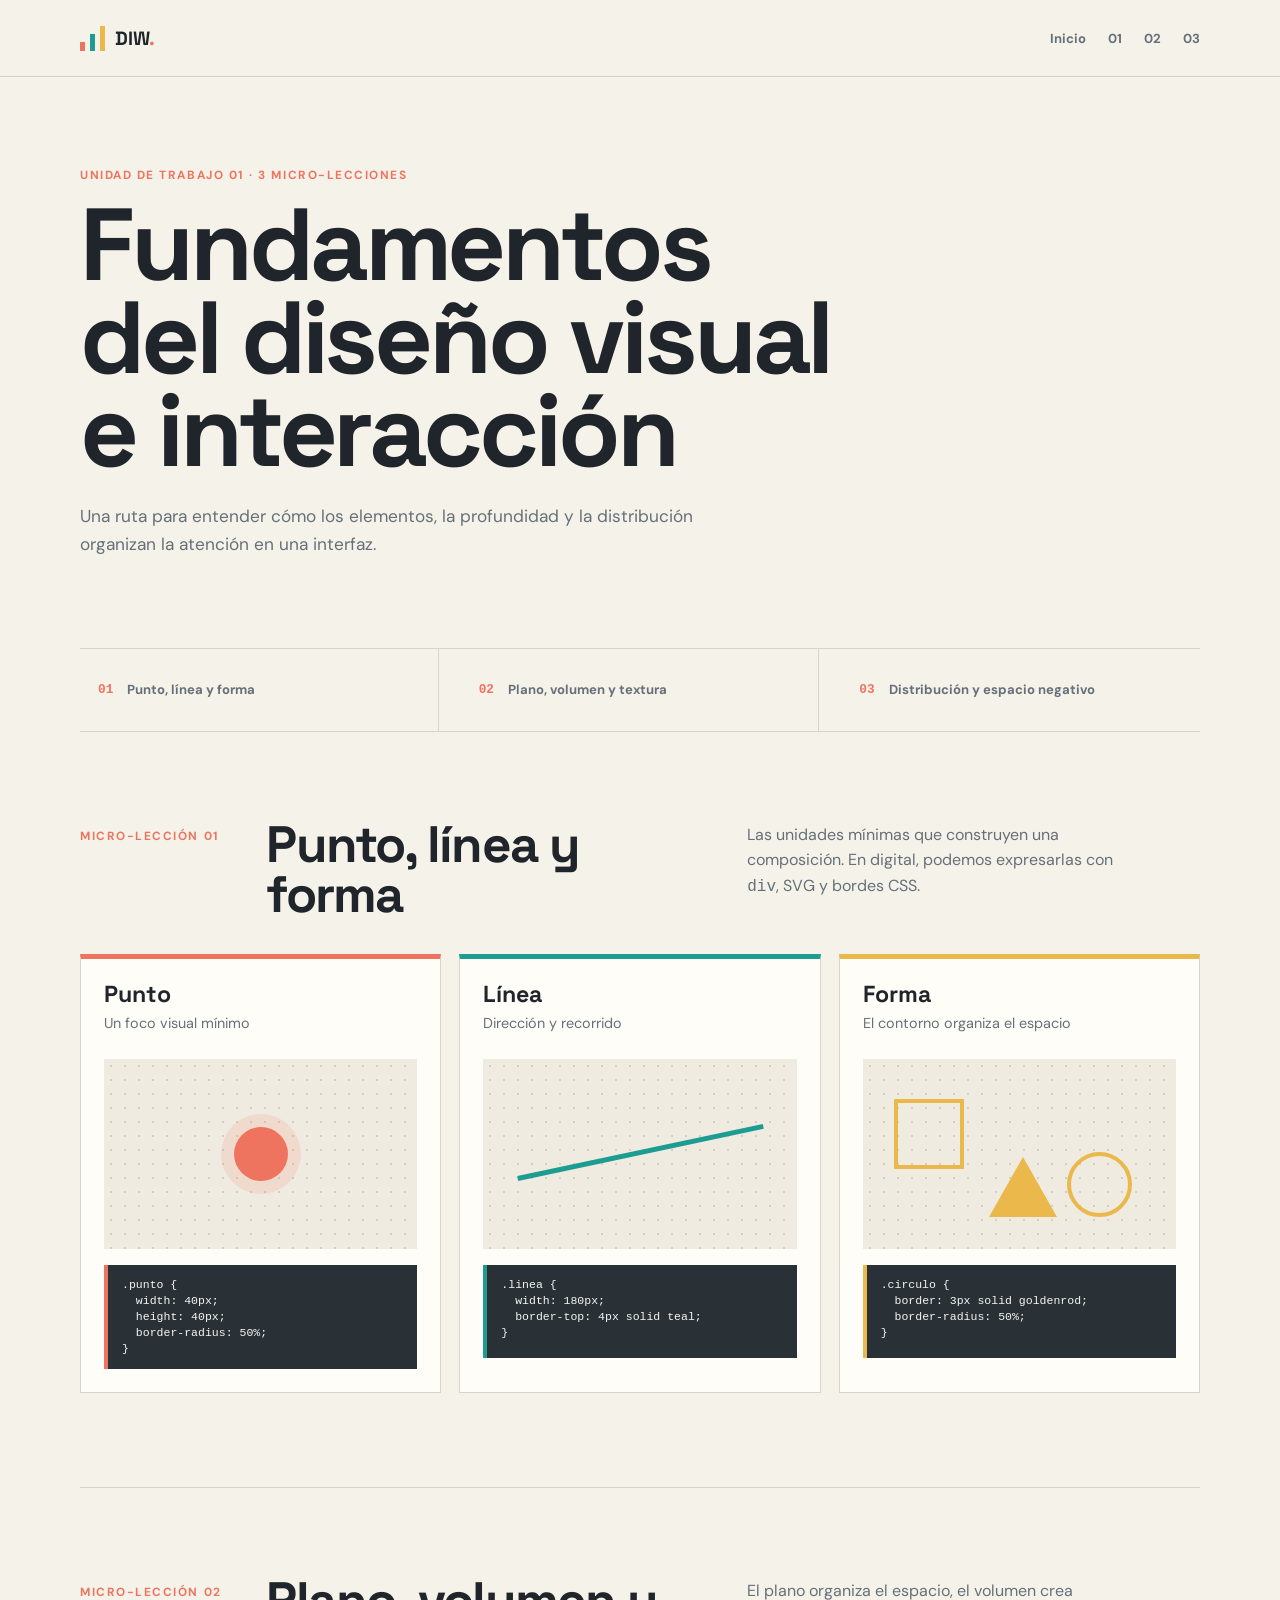
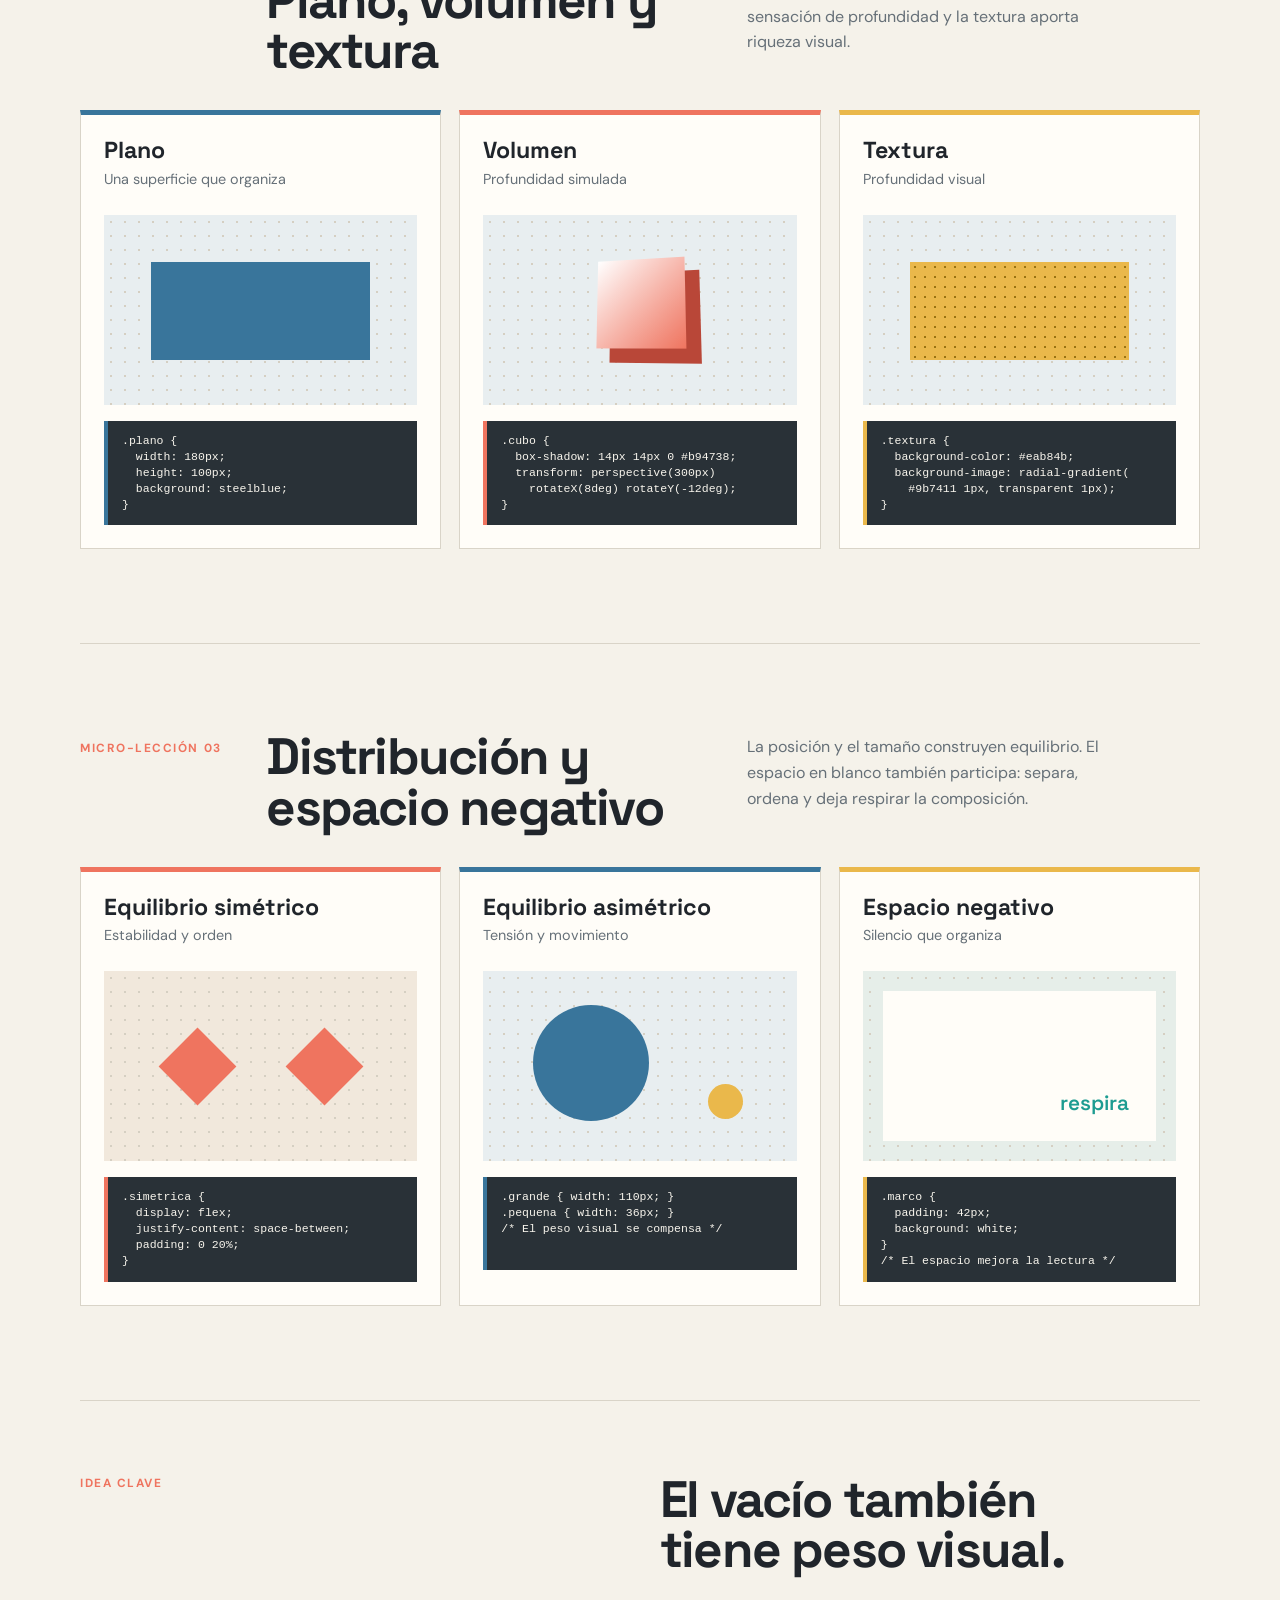
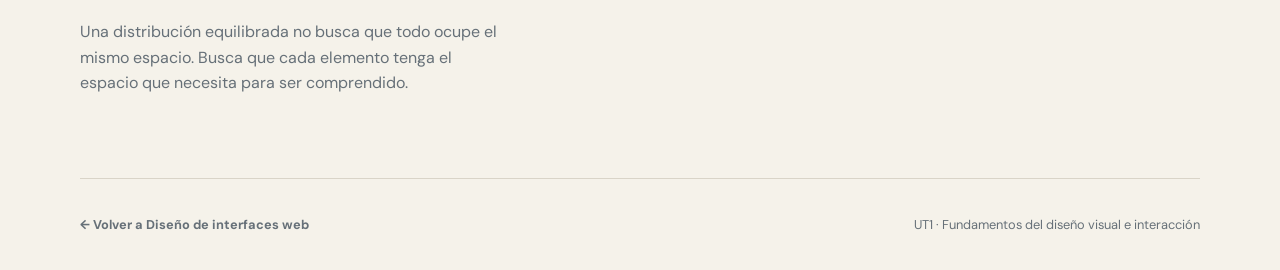
==== UT1/index.html @ 0ff03f15 "reorganización de todo y menú principal" ====
<!DOCTYPE html>
<html lang="es">
<head>
  <meta charset="UTF-8">
  <meta name="viewport" content="width=device-width, initial-scale=1.0">
  <meta name="description" content="Fundamentos del diseño visual e interacción: micro-lecciones de la unidad 1 de DIW.">
  <title>UT1 · Fundamentos del diseño visual e interacción</title>
  <link rel="stylesheet" href="index.css">
</head>
<body>
  <a class="skip-link" href="#contenido">Saltar al contenido</a>
  <header class="site-header">
    <div class="header-inner">
      <a class="brand" href="../index.html" aria-label="Diseño de interfaces web, inicio">
        <span class="brand-mark" aria-hidden="true"><i></i><i></i><i></i></span>
        <span>DIW<span class="brand-dot">.</span></span>
      </a>
      <nav aria-label="Navegación de la unidad">
        <a href="../index.html">Inicio</a>
        <a href="#punto-linea-forma">01</a>
        <a href="#plano-volumen-textura">02</a>
        <a href="#distribucion-espacio">03</a>
      </nav>
    </div>
  </header>

  <main id="contenido">
    <section class="unit-hero" aria-labelledby="titulo-unidad">
      <p class="eyebrow">Unidad de trabajo 01 · 3 micro-lecciones</p>
      <h1 id="titulo-unidad">Fundamentos del diseño visual e interacción</h1>
      <p>Una ruta para entender cómo los elementos, la profundidad y la distribución organizan la atención en una interfaz.</p>
    </section>

    <nav class="lesson-index" aria-label="Índice de micro-lecciones">
      <a href="#punto-linea-forma"><span>01</span> Punto, línea y forma</a>
      <a href="#plano-volumen-textura"><span>02</span> Plano, volumen y textura</a>
      <a href="#distribucion-espacio"><span>03</span> Distribución y espacio negativo</a>
    </nav>

    <section class="lesson-section" id="punto-linea-forma" aria-labelledby="titulo-punto">
      <div class="section-heading">
        <p class="lesson-number">Micro-lección 01</p>
        <h2 id="titulo-punto">Punto, línea y forma</h2>
        <p>Las unidades mínimas que construyen una composición. En digital, podemos expresarlas con <code>div</code>, SVG y bordes CSS.</p>
      </div>
      <div class="example-grid">
        <article class="example-card coral">
          <h3>Punto</h3><p>Un foco visual mínimo</p>
          <div class="demo demo-point" role="img" aria-label="Punto creado con CSS"><span class="dot"></span></div>
          <pre><code>.punto {
  width: 40px;
  height: 40px;
  border-radius: 50%;
}</code></pre>
        </article>
        <article class="example-card teal">
          <h3>Línea</h3><p>Dirección y recorrido</p>
          <div class="demo demo-line" role="img" aria-label="Línea creada con CSS"><span></span></div>
          <pre><code>.linea {
  width: 180px;
  border-top: 4px solid teal;
}</code></pre>
        </article>
        <article class="example-card mustard">
          <h3>Forma</h3><p>El contorno organiza el espacio</p>
          <div class="demo demo-shapes" role="img" aria-label="Cuadrado, círculo y triángulo creados con CSS"><span class="square"></span><span class="circle"></span><span class="triangle"></span></div>
          <pre><code>.circulo {
  border: 3px solid goldenrod;
  border-radius: 50%;
}</code></pre>
        </article>
      </div>
    </section>

    <section class="lesson-section" id="plano-volumen-textura" aria-labelledby="titulo-plano">
      <div class="section-heading">
        <p class="lesson-number">Micro-lección 02</p>
        <h2 id="titulo-plano">Plano, volumen y textura</h2>
        <p>El plano organiza el espacio, el volumen crea sensación de profundidad y la textura aporta riqueza visual.</p>
      </div>
      <div class="example-grid">
        <article class="example-card blue">
          <h3>Plano</h3><p>Una superficie que organiza</p>
          <div class="demo depth-demo" role="img" aria-label="Un plano rectangular"><span class="plane"></span></div>
          <pre><code>.plano {
  width: 180px;
  height: 100px;
  background: steelblue;
}</code></pre>
        </article>
        <article class="example-card coral">
          <h3>Volumen</h3><p>Profundidad simulada</p>
          <div class="demo depth-demo" role="img" aria-label="Un cubo con volumen simulado"><span class="cube"></span></div>
          <pre><code>.cubo {
  box-shadow: 14px 14px 0 #b94738;
  transform: perspective(300px)
    rotateX(8deg) rotateY(-12deg);
}</code></pre>
        </article>
        <article class="example-card mustard">
          <h3>Textura</h3><p>Profundidad visual</p>
          <div class="demo depth-demo" role="img" aria-label="Superficie con textura de puntos"><span class="texture"></span></div>
          <pre><code>.textura {
  background-color: #eab84b;
  background-image: radial-gradient(
    #9b7411 1px, transparent 1px);
}</code></pre>
        </article>
      </div>
    </section>

    <section class="lesson-section" id="distribucion-espacio" aria-labelledby="titulo-distribucion">
      <div class="section-heading">
        <p class="lesson-number">Micro-lección 03</p>
        <h2 id="titulo-distribucion">Distribución y espacio negativo</h2>
        <p>La posición y el tamaño construyen equilibrio. El espacio en blanco también participa: separa, ordena y deja respirar la composición.</p>
      </div>
      <div class="example-grid">
        <article class="example-card coral">
          <h3>Equilibrio simétrico</h3><p>Estabilidad y orden</p>
          <div class="demo balance-demo symmetric" role="img" aria-label="Composición simétrica con dos formas equivalentes"><span></span><span></span></div>
          <pre><code>.simetrica {
  display: flex;
  justify-content: space-between;
  padding: 0 20%;
}</code></pre>
        </article>
        <article class="example-card blue">
          <h3>Equilibrio asimétrico</h3><p>Tensión y movimiento</p>
          <div class="demo balance-demo asymmetric" role="img" aria-label="Composición asimétrica compensada por tamaño y posición"><span></span><span></span></div>
          <pre><code>.grande { width: 110px; }
.pequena { width: 36px; }
/* El peso visual se compensa */</code></pre>
        </article>
        <article class="example-card mustard">
          <h3>Espacio negativo</h3><p>Silencio que organiza</p>
          <div class="demo negative-demo" role="img" aria-label="Composición con espacio negativo alrededor de una forma"><span>respira</span></div>
          <pre><code>.marco {
  padding: 42px;
  background: white;
}
/* El espacio mejora la lectura */</code></pre>
        </article>
      </div>
    </section>

    <section class="takeaway" aria-labelledby="titulo-idea">
      <p class="eyebrow">Idea clave</p>
      <h2 id="titulo-idea">El vacío también tiene peso visual.</h2>
      <p>Una distribución equilibrada no busca que todo ocupe el mismo espacio. Busca que cada elemento tenga el espacio que necesita para ser comprendido.</p>
    </section>
  </main>

  <footer class="site-footer">
    <a href="../index.html">← Volver a Diseño de interfaces web</a>
    <span>UT1 · Fundamentos del diseño visual e interacción</span>
  </footer>
</body>
</html>
---- UT1/index.css ----
@import url('https://fonts.googleapis.com/css2?family=DM+Sans:wght@400;500;700&family=Space+Grotesk:wght@500;600;700&display=swap');

:root { --ink: #20252b; --muted: #667078; --paper: #f5f2ea; --panel: #fffdf8; --coral: #ef745f; --teal: #1d9c91; --blue: #39759b; --mustard: #eab84b; --line: #d9d4c8; --dark: #293137; }
* { box-sizing: border-box; }
html { scroll-behavior: smooth; }
body { margin: 0; color: var(--ink); background: var(--paper); font-family: 'DM Sans', 'Segoe UI', sans-serif; }
a { color: inherit; }
a:focus-visible { outline: 3px solid var(--teal); outline-offset: 4px; }
.skip-link { position: absolute; top: 12px; left: 12px; z-index: 20; padding: 10px 14px; color: white; background: var(--dark); transform: translateY(-180%); }
.skip-link:focus { transform: translateY(0); }
.site-header { position: sticky; top: 0; z-index: 10; border-bottom: 1px solid rgba(32, 37, 43, 0.16); background: rgba(245, 242, 234, 0.96); backdrop-filter: blur(12px); }
.header-inner, main, .site-footer { width: min(1120px, calc(100% - 40px)); margin: 0 auto; }
.header-inner { display: flex; min-height: 76px; align-items: center; justify-content: space-between; gap: 22px; }
.brand { display: inline-flex; gap: 10px; align-items: center; font-family: 'Space Grotesk', sans-serif; font-size: 1.2rem; font-weight: 700; text-decoration: none; }
.brand-dot { color: var(--coral); }
.brand-mark { display: inline-flex; width: 25px; height: 25px; align-items: flex-end; justify-content: space-between; }
.brand-mark i { display: block; width: 5px; background: var(--coral); }
.brand-mark i:nth-child(1) { height: 9px; }
.brand-mark i:nth-child(2) { height: 17px; background: var(--teal); }
.brand-mark i:nth-child(3) { height: 25px; background: var(--mustard); }
nav { display: flex; gap: 22px; align-items: center; }
nav a { color: var(--muted); font-size: 0.82rem; font-weight: 700; text-decoration: none; }
nav a:hover { color: var(--coral); }
.unit-hero { max-width: 780px; padding: 90px 0 72px; }
.eyebrow, .lesson-number { margin: 0 0 15px; color: var(--coral); font-size: 0.74rem; font-weight: 700; letter-spacing: 0.13em; text-transform: uppercase; }
h1, h2, h3 { font-family: 'Space Grotesk', sans-serif; }
h1 { max-width: 760px; margin: 0 0 24px; font-size: clamp(3.1rem, 8vw, 6.8rem); line-height: 0.91; letter-spacing: -0.04em; }
.unit-hero > p:last-child { max-width: 620px; color: var(--muted); font-size: 1.08rem; line-height: 1.65; }
.lesson-index { display: grid; grid-template-columns: repeat(3, 1fr); border-top: 1px solid var(--line); border-bottom: 1px solid var(--line); }
.lesson-index a { display: flex; min-height: 82px; gap: 14px; align-items: center; padding: 15px 18px; border-right: 1px solid var(--line); font-weight: 700; text-decoration: none; }
.lesson-index a:last-child { border-right: 0; }
.lesson-index a:hover { color: var(--coral); background: rgba(255, 253, 248, 0.7); }
.lesson-index span { color: var(--coral); font-family: Consolas, monospace; font-size: 0.8rem; }
.lesson-section { scroll-margin-top: 92px; padding: 88px 0 94px; border-bottom: 1px solid var(--line); }
.section-heading { display: grid; grid-template-columns: 0.35fr 1fr 1fr; gap: 28px; align-items: start; margin-bottom: 34px; }
.lesson-number { margin-top: 8px; }
h2 { margin: 0; font-size: clamp(2rem, 4vw, 3.5rem); line-height: 0.98; letter-spacing: -0.035em; }
.section-heading > p:last-child { max-width: 380px; margin: 2px 0 0; color: var(--muted); line-height: 1.6; }
code { font-family: Consolas, monospace; }
.example-grid { display: grid; grid-template-columns: repeat(3, 1fr); gap: 18px; }
.example-card { min-width: 0; padding: 23px; border: 1px solid var(--line); border-top: 5px solid var(--coral); background: var(--panel); }
.example-card.teal { border-top-color: var(--teal); }
.example-card.blue { border-top-color: var(--blue); }
.example-card.mustard { border-top-color: var(--mustard); }
h3 { margin: 0 0 7px; font-size: 1.45rem; line-height: 1.05; }
.example-card > p { min-height: 23px; margin: 0; color: var(--muted); font-size: 0.9rem; }
.demo { position: relative; height: 190px; margin: 22px 0 16px; overflow: hidden; background-color: #f0ebe1; background-image: radial-gradient(#d5cfc2 1px, transparent 1px); background-size: 14px 14px; }
.dot { position: absolute; top: 68px; left: 50%; width: 54px; height: 54px; border-radius: 50%; background: var(--coral); transform: translateX(-50%); box-shadow: 0 0 0 13px rgba(239, 116, 95, 0.14); }
.demo-line span { position: absolute; top: 91px; left: 10%; width: 80%; height: 5px; background: var(--teal); transform: rotate(-12deg); }
.demo-shapes .square, .demo-shapes .circle { position: absolute; border: 4px solid var(--mustard); }
.demo-shapes .square { top: 40px; left: 10%; width: 70px; height: 70px; }
.demo-shapes .circle { right: 14%; bottom: 32px; width: 65px; height: 65px; border-radius: 50%; }
.demo-shapes .triangle { position: absolute; right: 38%; bottom: 32px; border-right: 34px solid transparent; border-bottom: 60px solid var(--mustard); border-left: 34px solid transparent; }
.depth-demo { background-color: #e8eef0; }
.plane { position: absolute; top: 47px; left: 15%; width: 70%; height: 98px; background: var(--blue); }
.cube { position: absolute; top: 43px; left: 50%; width: 90px; height: 90px; background: linear-gradient(135deg, white, var(--coral)); box-shadow: 14px 14px 0 #b94738; transform: translateX(-50%) perspective(300px) rotateX(8deg) rotateY(-12deg); }
.texture { position: absolute; top: 47px; left: 15%; width: 70%; height: 98px; background-color: var(--mustard); background-image: radial-gradient(#9b7411 1px, transparent 1px); background-size: 10px 10px; }
.balance-demo { background-color: #f1e8dc; }
.symmetric { display: flex; align-items: center; justify-content: space-between; padding: 0 21%; }
.symmetric span { width: 55px; height: 55px; background: var(--coral); transform: rotate(45deg); }
.asymmetric { background-color: #e8eef0; }
.asymmetric span:first-child { position: absolute; top: 34px; left: 16%; width: 116px; height: 116px; border-radius: 50%; background: var(--blue); }
.asymmetric span:last-child { position: absolute; right: 17%; bottom: 42px; width: 35px; height: 35px; border-radius: 50%; background: var(--mustard); }
.negative-demo { padding: 20px; background-color: #e6eee9; }
.negative-demo span { display: flex; height: 100%; align-items: flex-end; justify-content: flex-end; padding: 0 27px 25px; color: var(--teal); background: var(--panel); font-family: 'Space Grotesk', sans-serif; font-size: 1.3rem; font-weight: 600; }
pre { min-height: 93px; padding: 12px 14px; margin: 0; overflow-x: auto; color: #f8f5ed; background: var(--dark); border-left: 4px solid var(--coral); font-size: 0.72rem; line-height: 1.4; white-space: pre-wrap; }
.teal pre { border-left-color: var(--teal); }
.blue pre { border-left-color: var(--blue); }
.mustard pre { border-left-color: var(--mustard); }
.takeaway { display: grid; grid-template-columns: 1fr 1fr; gap: 40px; padding: 74px 0 82px; }
.takeaway .eyebrow { margin-bottom: 10px; }
.takeaway h2 { max-width: 480px; }
.takeaway > p:last-child { max-width: 430px; margin: 4px 0 0; color: var(--muted); line-height: 1.6; }
.site-footer { display: flex; min-height: 92px; align-items: center; justify-content: space-between; gap: 20px; border-top: 1px solid var(--line); color: var(--muted); font-size: 0.8rem; }
.site-footer a { font-weight: 700; text-decoration: none; }
.site-footer a:hover { color: var(--coral); }
@media (max-width: 850px) { .section-heading { grid-template-columns: 1fr 1fr; } .lesson-number { grid-column: 1 / -1; margin-bottom: -14px; } .example-grid { grid-template-columns: 1fr; } .example-card { display: grid; grid-template-columns: 1fr 1.1fr; column-gap: 22px; align-items: center; } .example-card h3, .example-card > p { grid-column: 1; } .example-card .demo { grid-column: 2; grid-row: 1 / span 3; margin: 0; } .example-card pre { grid-column: 1 / -1; margin-top: 20px; } }
@media (max-width: 580px) { .header-inner, main, .site-footer { width: min(100% - 28px, 1120px); } .header-inner { min-height: 68px; } nav { gap: 13px; } nav a { font-size: 0.72rem; } nav a:nth-child(n + 3) { display: none; } .unit-hero { padding: 60px 0 48px; } h1 { font-size: clamp(3rem, 15vw, 5rem); } .lesson-index { grid-template-columns: 1fr; } .lesson-index a { min-height: 57px; border-right: 0; border-bottom: 1px solid var(--line); } .lesson-index a:last-child { border-bottom: 0; } .lesson-section { padding: 65px 0 70px; } .section-heading { display: block; } .section-heading > p:last-child { margin-top: 18px; } .example-card { display: block; } .example-card .demo { margin: 22px 0 16px; } .example-card pre { margin-top: 0; } .takeaway { grid-template-columns: 1fr; gap: 15px; padding: 58px 0 65px; } .site-footer { align-items: flex-start; flex-direction: column; justify-content: center; padding: 22px 0; } }
@media (prefers-reduced-motion: reduce) { html { scroll-behavior: auto; } }
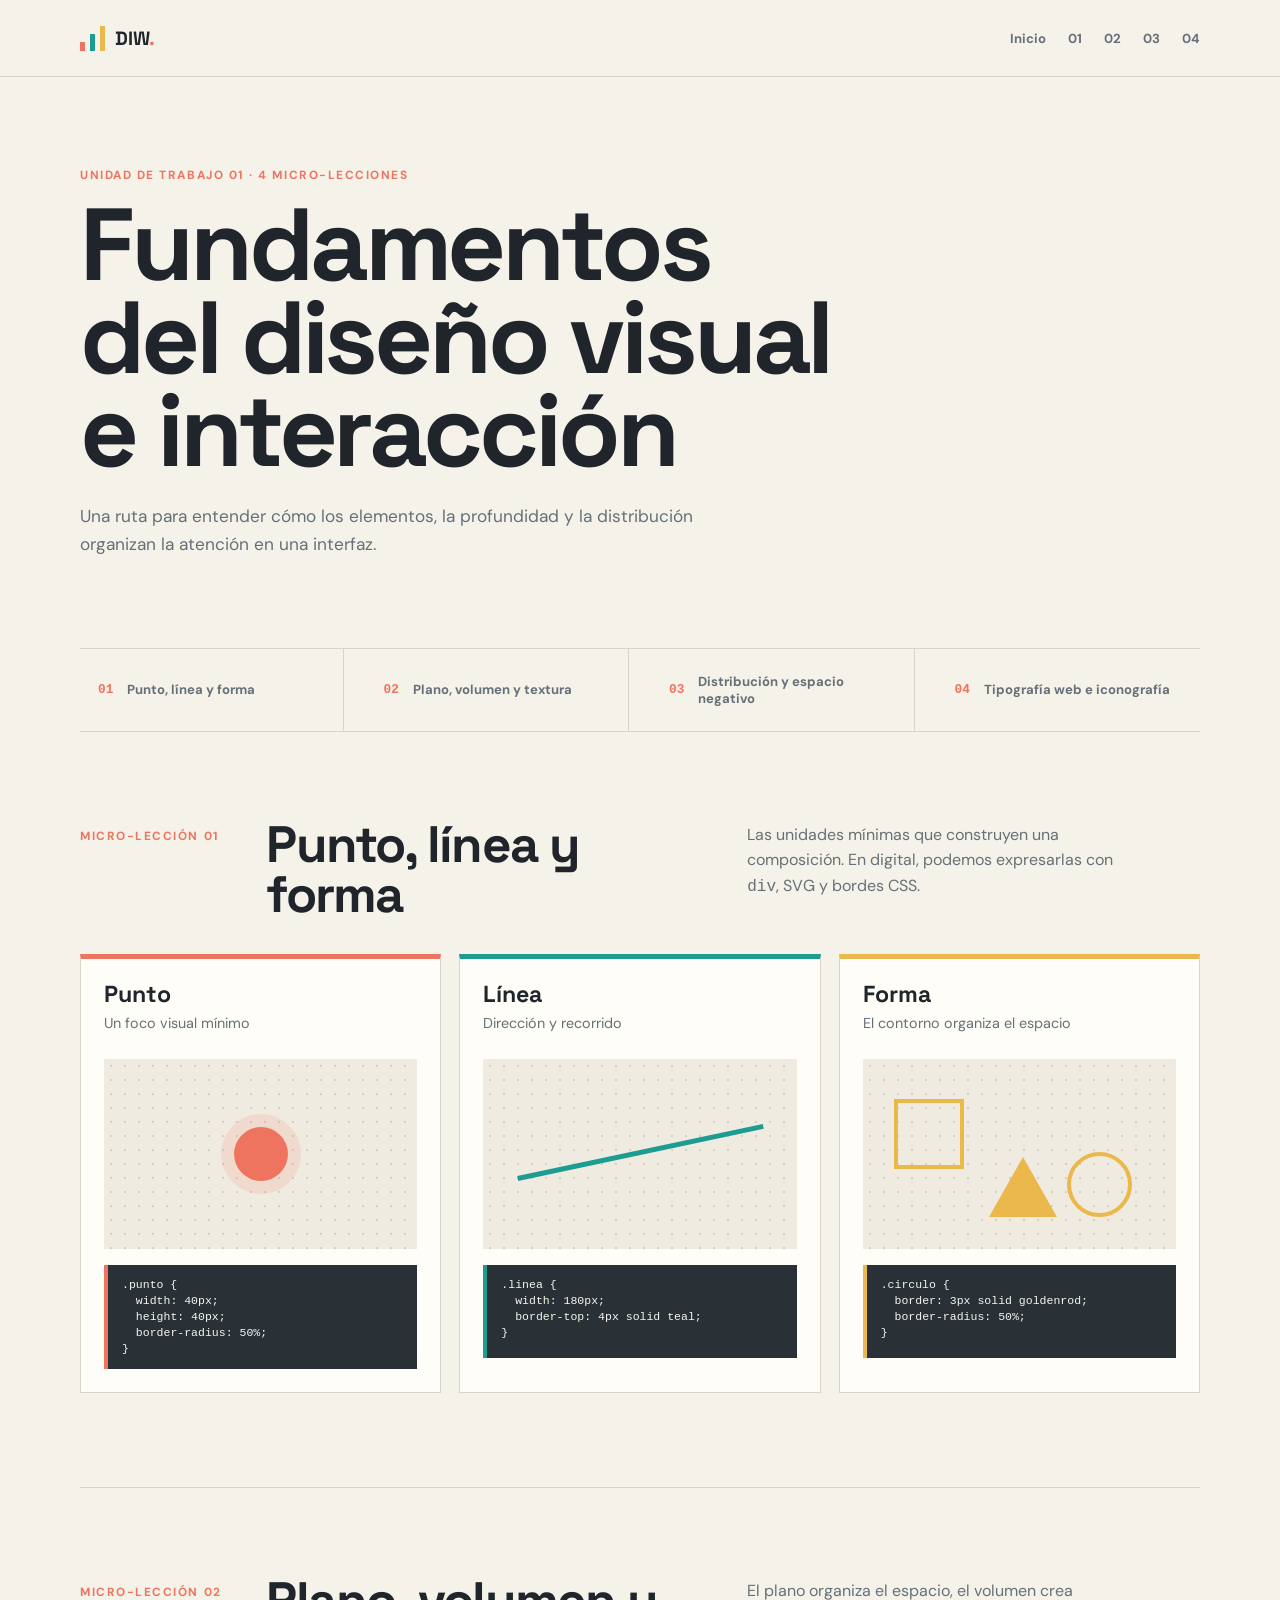
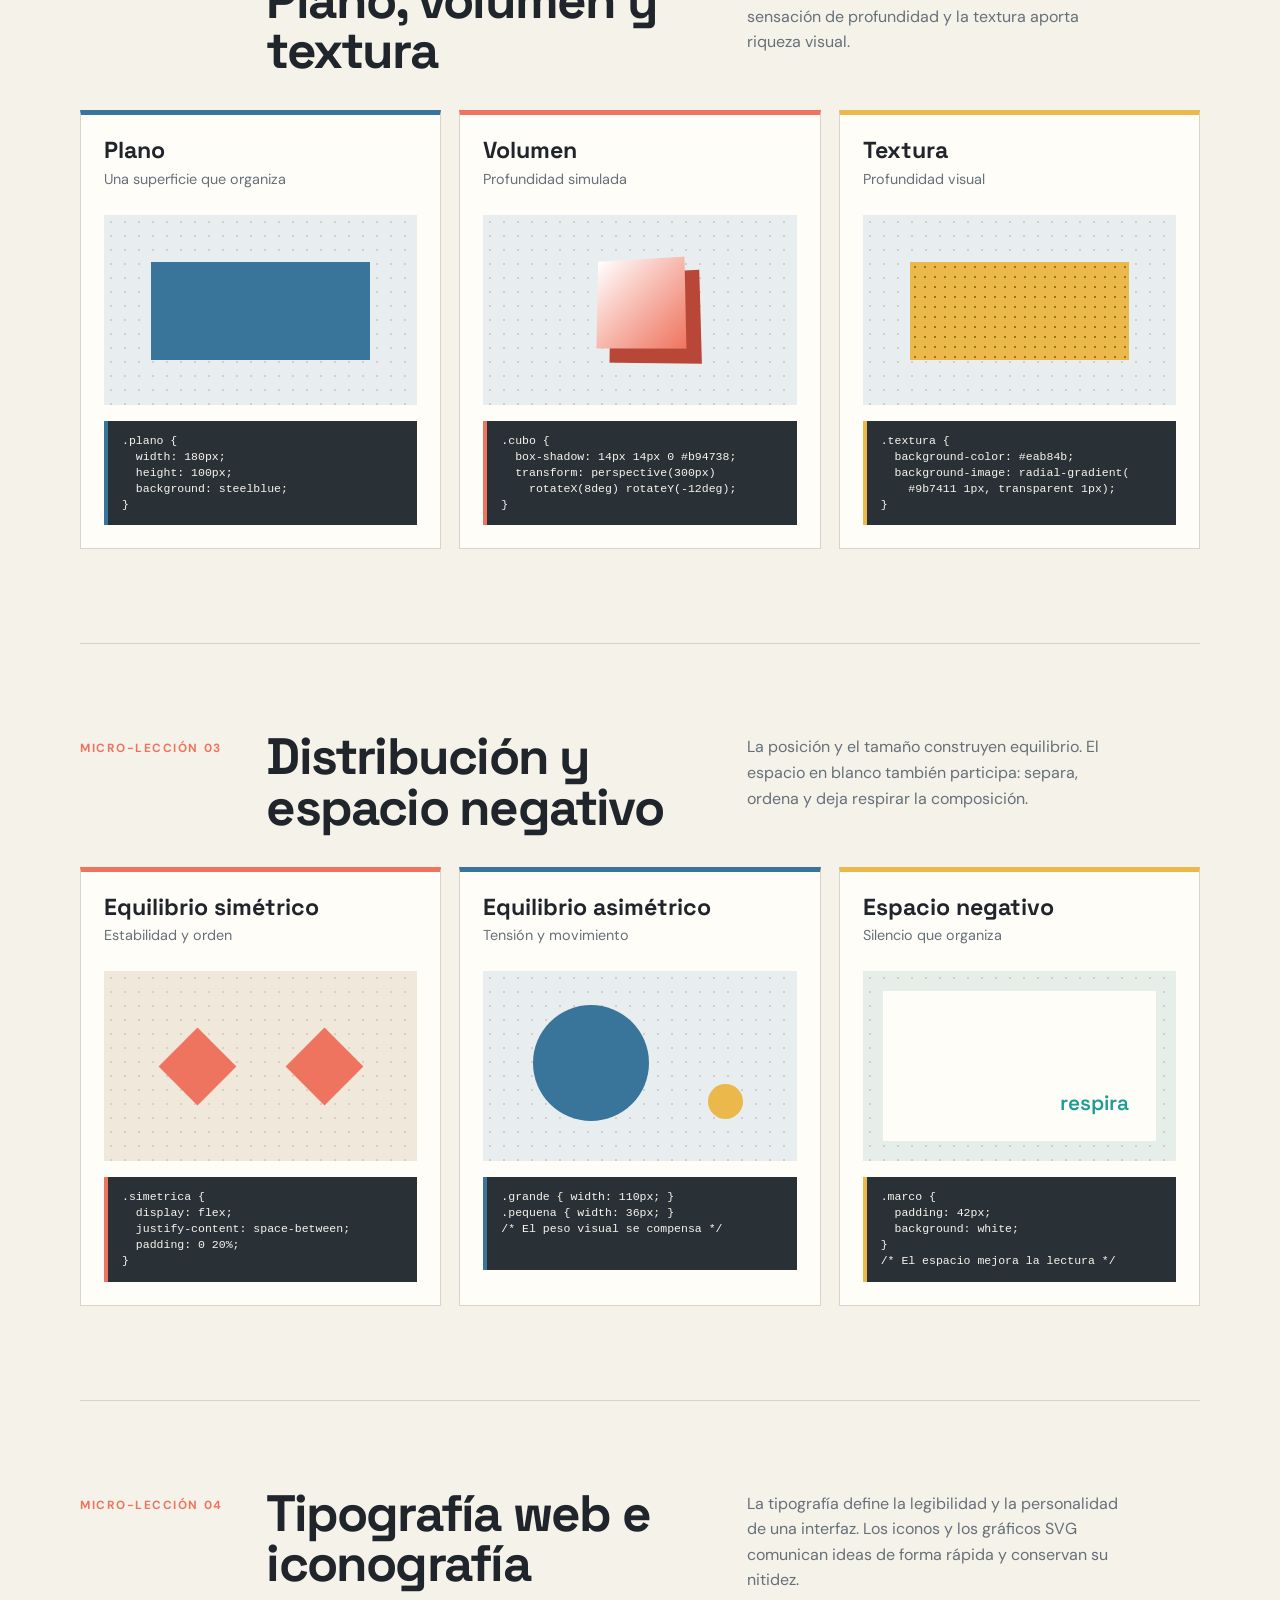
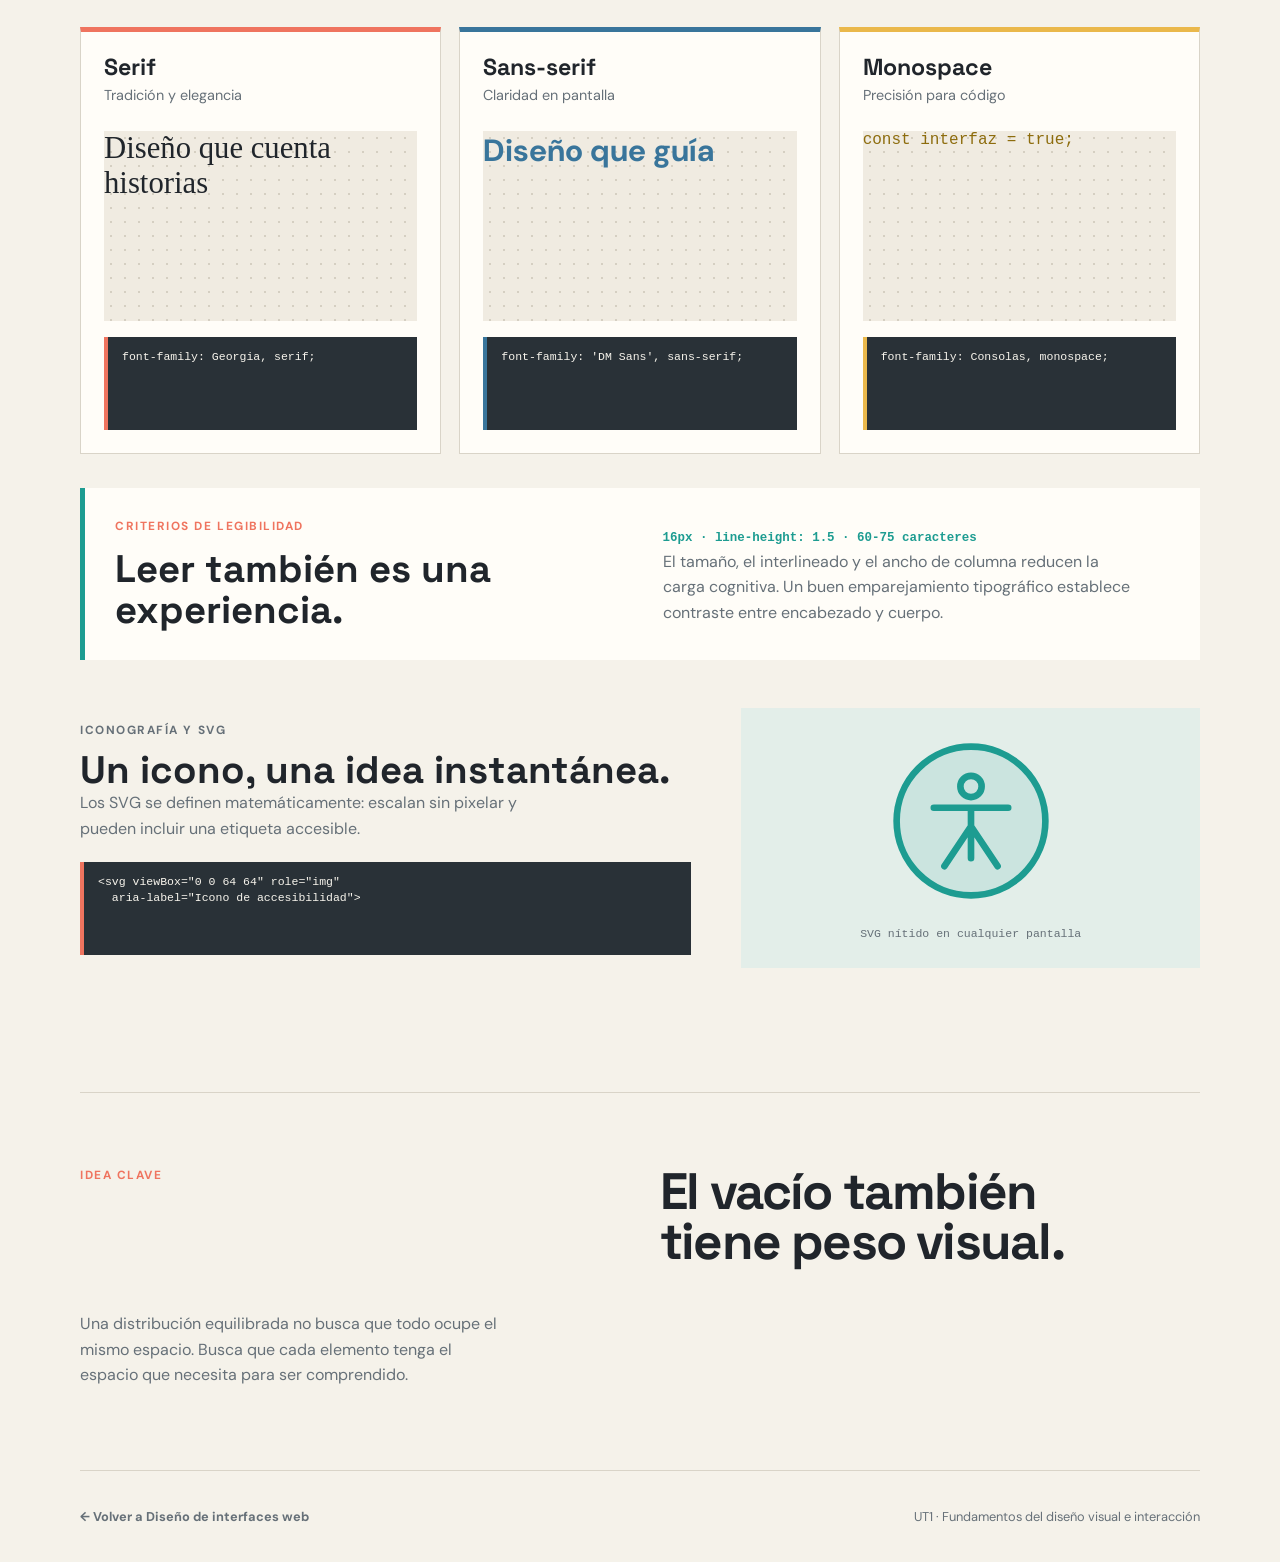
==== commit 1f08f3ee: "ut1_4" ====
--- a/UT1/index.html
+++ b/UT1/index.html
@@ -20,13 +20,14 @@
         <a href="#punto-linea-forma">01</a>
         <a href="#plano-volumen-textura">02</a>
         <a href="#distribucion-espacio">03</a>
+        <a href="#tipografia-iconografia">04</a>
       </nav>
     </div>
   </header>
 
   <main id="contenido">
     <section class="unit-hero" aria-labelledby="titulo-unidad">
-      <p class="eyebrow">Unidad de trabajo 01 · 3 micro-lecciones</p>
+      <p class="eyebrow">Unidad de trabajo 01 · 4 micro-lecciones</p>
       <h1 id="titulo-unidad">Fundamentos del diseño visual e interacción</h1>
       <p>Una ruta para entender cómo los elementos, la profundidad y la distribución organizan la atención en una interfaz.</p>
     </section>
@@ -35,6 +36,7 @@
       <a href="#punto-linea-forma"><span>01</span> Punto, línea y forma</a>
       <a href="#plano-volumen-textura"><span>02</span> Plano, volumen y textura</a>
       <a href="#distribucion-espacio"><span>03</span> Distribución y espacio negativo</a>
+      <a href="#tipografia-iconografia"><span>04</span> Tipografía web e iconografía</a>
     </nav>
 
     <section class="lesson-section" id="punto-linea-forma" aria-labelledby="titulo-punto">
@@ -144,6 +146,54 @@
       </div>
     </section>
 
+    <section class="lesson-section typography-section" id="tipografia-iconografia" aria-labelledby="titulo-tipografia">
+      <div class="section-heading">
+        <p class="lesson-number">Micro-lección 04</p>
+        <h2 id="titulo-tipografia">Tipografía web e iconografía</h2>
+        <p>La tipografía define la legibilidad y la personalidad de una interfaz. Los iconos y los gráficos SVG comunican ideas de forma rápida y conservan su nitidez.</p>
+      </div>
+      <div class="example-grid">
+        <article class="example-card coral">
+          <h3>Serif</h3><p>Tradición y elegancia</p>
+          <div class="demo type-demo type-serif" role="img" aria-label="Texto con tipografía serif">Diseño que cuenta historias</div>
+          <pre><code>font-family: Georgia, serif;</code></pre>
+        </article>
+        <article class="example-card blue">
+          <h3>Sans-serif</h3><p>Claridad en pantalla</p>
+          <div class="demo type-demo type-sans" role="img" aria-label="Texto con tipografía sans-serif">Diseño que guía</div>
+          <pre><code>font-family: 'DM Sans', sans-serif;</code></pre>
+        </article>
+        <article class="example-card mustard">
+          <h3>Monospace</h3><p>Precisión para código</p>
+          <div class="demo type-demo type-mono" role="img" aria-label="Texto con tipografía monoespaciada">const interfaz = true;</div>
+          <pre><code>font-family: Consolas, monospace;</code></pre>
+        </article>
+      </div>
+      <div class="type-details">
+        <div>
+          <p class="eyebrow">Criterios de legibilidad</p>
+          <h3>Leer también es una experiencia.</h3>
+        </div>
+        <p><strong>16px · line-height: 1.5 · 60-75 caracteres</strong><br>El tamaño, el interlineado y el ancho de columna reducen la carga cognitiva. Un buen emparejamiento tipográfico establece contraste entre encabezado y cuerpo.</p>
+      </div>
+      <div class="iconography-demo">
+        <div>
+          <p class="eyebrow">Iconografía y SVG</p>
+          <h3>Un icono, una idea instantánea.</h3>
+          <p>Los SVG se definen matemáticamente: escalan sin pixelar y pueden incluir una etiqueta accesible.</p>
+          <pre><code>&lt;svg viewBox="0 0 64 64" role="img"
+  aria-label="Icono de accesibilidad"&gt;</code></pre>
+        </div>
+        <div class="icono-demo" role="img" aria-label="Icono de accesibilidad creado con SVG">
+          <svg viewBox="0 0 64 64" aria-hidden="true">
+            <circle cx="32" cy="32" r="28"></circle><circle cx="32" cy="19" r="4"></circle>
+            <path d="M18 27h28M32 27v19M32 34l-10 15M32 34l10 15"></path>
+          </svg>
+          <span>SVG nítido en cualquier pantalla</span>
+        </div>
+      </div>
+    </section>
+
     <section class="takeaway" aria-labelledby="titulo-idea">
       <p class="eyebrow">Idea clave</p>
       <h2 id="titulo-idea">El vacío también tiene peso visual.</h2>
--- a/UT1/index.css
+++ b/UT1/index.css
@@ -26,7 +26,7 @@
 h1, h2, h3 { font-family: 'Space Grotesk', sans-serif; }
 h1 { max-width: 760px; margin: 0 0 24px; font-size: clamp(3.1rem, 8vw, 6.8rem); line-height: 0.91; letter-spacing: -0.04em; }
 .unit-hero > p:last-child { max-width: 620px; color: var(--muted); font-size: 1.08rem; line-height: 1.65; }
-.lesson-index { display: grid; grid-template-columns: repeat(3, 1fr); border-top: 1px solid var(--line); border-bottom: 1px solid var(--line); }
+.lesson-index { display: grid; grid-template-columns: repeat(4, 1fr); border-top: 1px solid var(--line); border-bottom: 1px solid var(--line); }
 .lesson-index a { display: flex; min-height: 82px; gap: 14px; align-items: center; padding: 15px 18px; border-right: 1px solid var(--line); font-weight: 700; text-decoration: none; }
 .lesson-index a:last-child { border-right: 0; }
 .lesson-index a:hover { color: var(--coral); background: rgba(255, 253, 248, 0.7); }
@@ -63,6 +63,21 @@
 .asymmetric span:last-child { position: absolute; right: 17%; bottom: 42px; width: 35px; height: 35px; border-radius: 50%; background: var(--mustard); }
 .negative-demo { padding: 20px; background-color: #e6eee9; }
 .negative-demo span { display: flex; height: 100%; align-items: flex-end; justify-content: flex-end; padding: 0 27px 25px; color: var(--teal); background: var(--panel); font-family: 'Space Grotesk', sans-serif; font-size: 1.3rem; font-weight: 600; }
+.type-demo { min-height: 150px; font-size: clamp(1.35rem, 2.4vw, 2rem); }
+.type-serif { font-family: Georgia, serif; }
+.type-sans { color: var(--blue); font-family: 'DM Sans', sans-serif; font-weight: 700; }
+.type-mono { color: #8d6c0d; font-family: Consolas, monospace; font-size: 1rem; }
+.type-details { display: grid; grid-template-columns: 1fr 1fr; gap: 40px; align-items: center; margin-top: 34px; padding: 30px; background: var(--panel); border-left: 5px solid var(--teal); }
+.type-details h3, .iconography-demo h3 { margin: 0; font-size: clamp(1.5rem, 3vw, 2.4rem); }
+.type-details p:last-child, .iconography-demo p { max-width: 480px; margin: 0; color: var(--muted); line-height: 1.6; }
+.type-details strong { color: var(--teal); font-family: Consolas, monospace; font-size: 0.78rem; }
+.iconography-demo { display: grid; grid-template-columns: 1fr 0.75fr; gap: 50px; align-items: center; margin-top: 18px; padding: 30px 0; }
+.iconography-demo .eyebrow { margin-bottom: 10px; }
+.iconography-demo pre { margin-top: 20px; }
+.icono-demo { display: grid; min-height: 260px; place-items: center; gap: 12px; padding: 24px; background: #e3eee9; }
+.icono-demo svg { width: min(170px, 60%); height: auto; fill: none; stroke: var(--teal); stroke-linecap: round; stroke-linejoin: round; stroke-width: 2.5; }
+.icono-demo svg circle:first-child { fill: rgba(29, 156, 145, 0.12); }
+.icono-demo span { color: var(--muted); font-family: Consolas, monospace; font-size: 0.72rem; }
 pre { min-height: 93px; padding: 12px 14px; margin: 0; overflow-x: auto; color: #f8f5ed; background: var(--dark); border-left: 4px solid var(--coral); font-size: 0.72rem; line-height: 1.4; white-space: pre-wrap; }
 .teal pre { border-left-color: var(--teal); }
 .blue pre { border-left-color: var(--blue); }
@@ -74,6 +89,6 @@
 .site-footer { display: flex; min-height: 92px; align-items: center; justify-content: space-between; gap: 20px; border-top: 1px solid var(--line); color: var(--muted); font-size: 0.8rem; }
 .site-footer a { font-weight: 700; text-decoration: none; }
 .site-footer a:hover { color: var(--coral); }
-@media (max-width: 850px) { .section-heading { grid-template-columns: 1fr 1fr; } .lesson-number { grid-column: 1 / -1; margin-bottom: -14px; } .example-grid { grid-template-columns: 1fr; } .example-card { display: grid; grid-template-columns: 1fr 1.1fr; column-gap: 22px; align-items: center; } .example-card h3, .example-card > p { grid-column: 1; } .example-card .demo { grid-column: 2; grid-row: 1 / span 3; margin: 0; } .example-card pre { grid-column: 1 / -1; margin-top: 20px; } }
-@media (max-width: 580px) { .header-inner, main, .site-footer { width: min(100% - 28px, 1120px); } .header-inner { min-height: 68px; } nav { gap: 13px; } nav a { font-size: 0.72rem; } nav a:nth-child(n + 3) { display: none; } .unit-hero { padding: 60px 0 48px; } h1 { font-size: clamp(3rem, 15vw, 5rem); } .lesson-index { grid-template-columns: 1fr; } .lesson-index a { min-height: 57px; border-right: 0; border-bottom: 1px solid var(--line); } .lesson-index a:last-child { border-bottom: 0; } .lesson-section { padding: 65px 0 70px; } .section-heading { display: block; } .section-heading > p:last-child { margin-top: 18px; } .example-card { display: block; } .example-card .demo { margin: 22px 0 16px; } .example-card pre { margin-top: 0; } .takeaway { grid-template-columns: 1fr; gap: 15px; padding: 58px 0 65px; } .site-footer { align-items: flex-start; flex-direction: column; justify-content: center; padding: 22px 0; } }
+@media (max-width: 850px) { .lesson-index { grid-template-columns: repeat(2, 1fr); } .section-heading { grid-template-columns: 1fr 1fr; } .lesson-number { grid-column: 1 / -1; margin-bottom: -14px; } .example-grid { grid-template-columns: 1fr; } .example-card { display: grid; grid-template-columns: 1fr 1.1fr; column-gap: 22px; align-items: center; } .example-card h3, .example-card > p { grid-column: 1; } .example-card .demo { grid-column: 2; grid-row: 1 / span 3; margin: 0; } .example-card pre { grid-column: 1 / -1; margin-top: 20px; } .type-details, .iconography-demo { grid-template-columns: 1fr; gap: 22px; } }
+@media (max-width: 580px) { .header-inner, main, .site-footer { width: min(100% - 28px, 1120px); } .header-inner { min-height: 68px; } nav { flex-wrap: wrap; gap: 10px 13px; } nav a { font-size: 0.72rem; } .unit-hero { padding: 60px 0 48px; } h1 { font-size: clamp(3rem, 15vw, 5rem); } .lesson-index { grid-template-columns: 1fr; } .lesson-index a { min-height: 57px; border-right: 0; border-bottom: 1px solid var(--line); } .lesson-index a:last-child { border-bottom: 0; } .lesson-section { padding: 65px 0 70px; } .section-heading { display: block; } .section-heading > p:last-child { margin-top: 18px; } .example-card { display: block; } .example-card .demo { margin: 22px 0 16px; } .example-card pre { margin-top: 0; } .type-details, .iconography-demo { padding: 22px; } .takeaway { grid-template-columns: 1fr; gap: 15px; padding: 58px 0 65px; } .site-footer { align-items: flex-start; flex-direction: column; justify-content: center; padding: 22px 0; } }
 @media (prefers-reduced-motion: reduce) { html { scroll-behavior: auto; } }
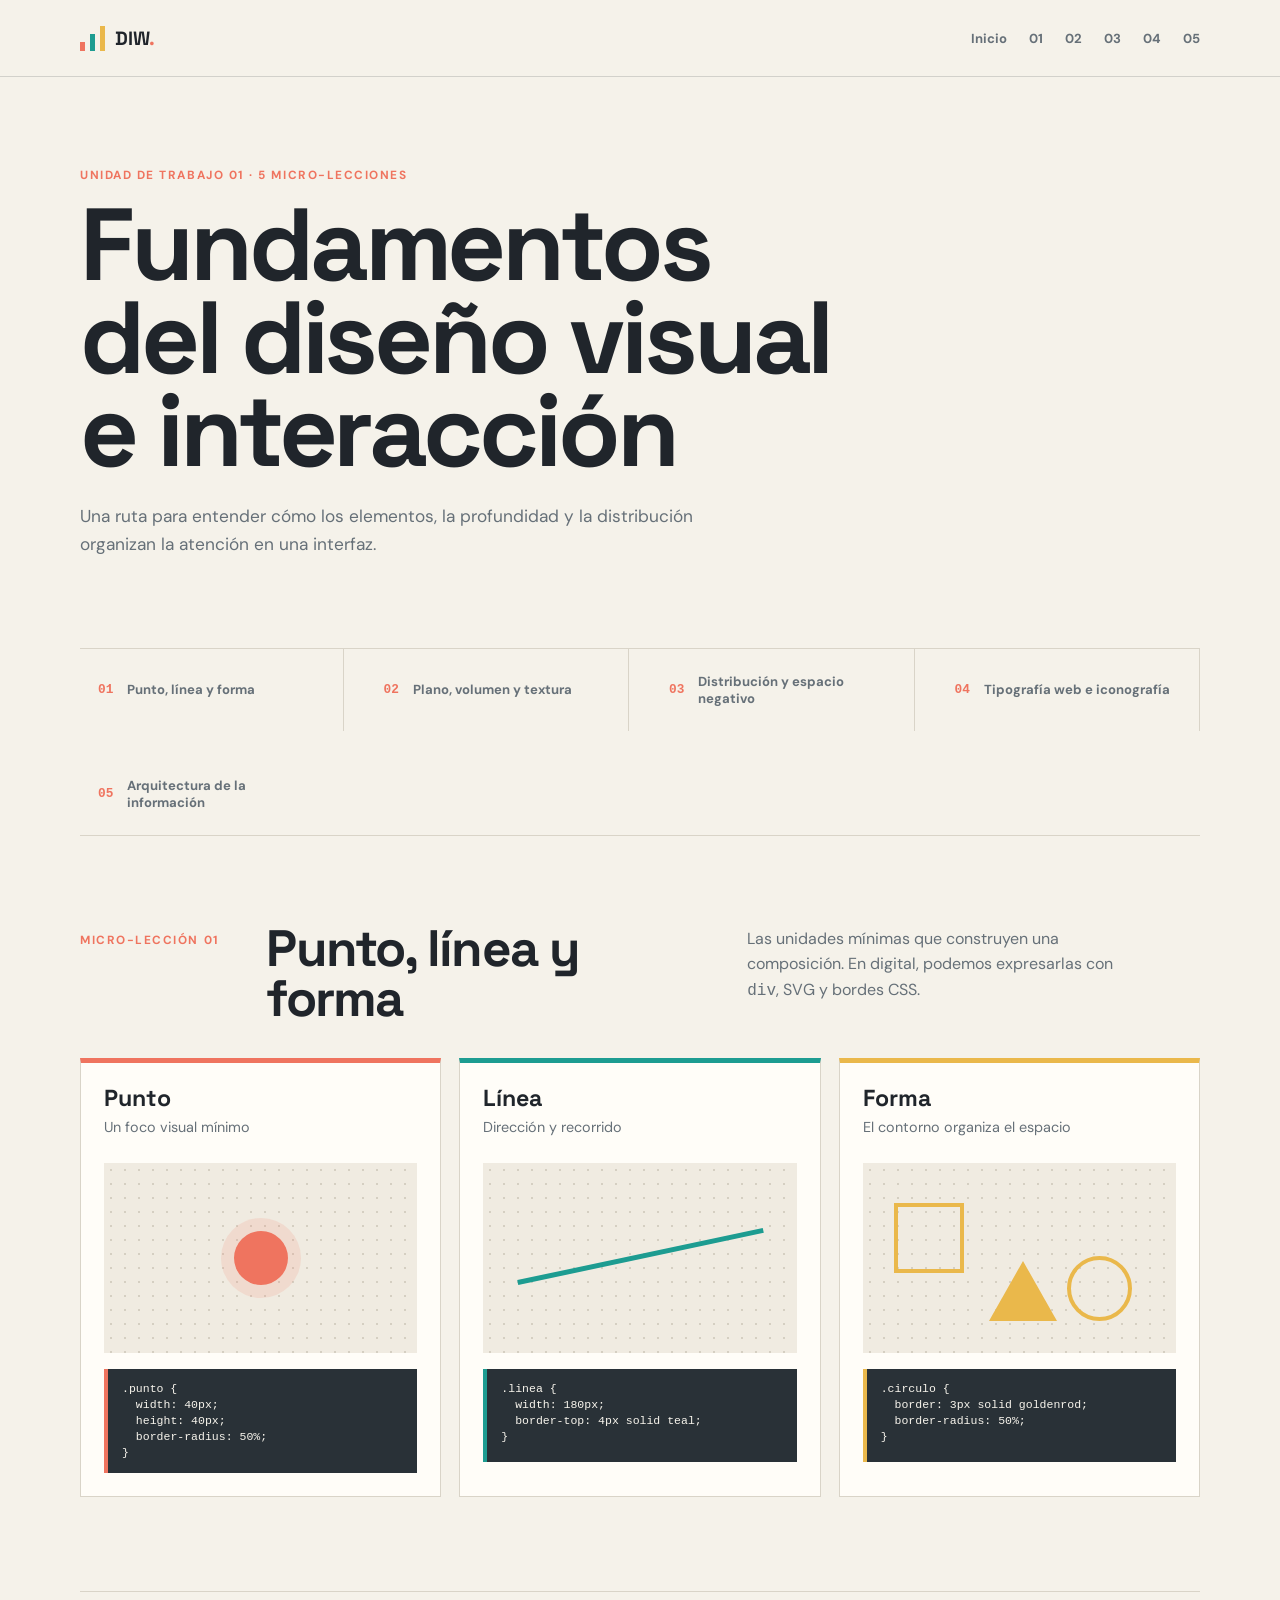
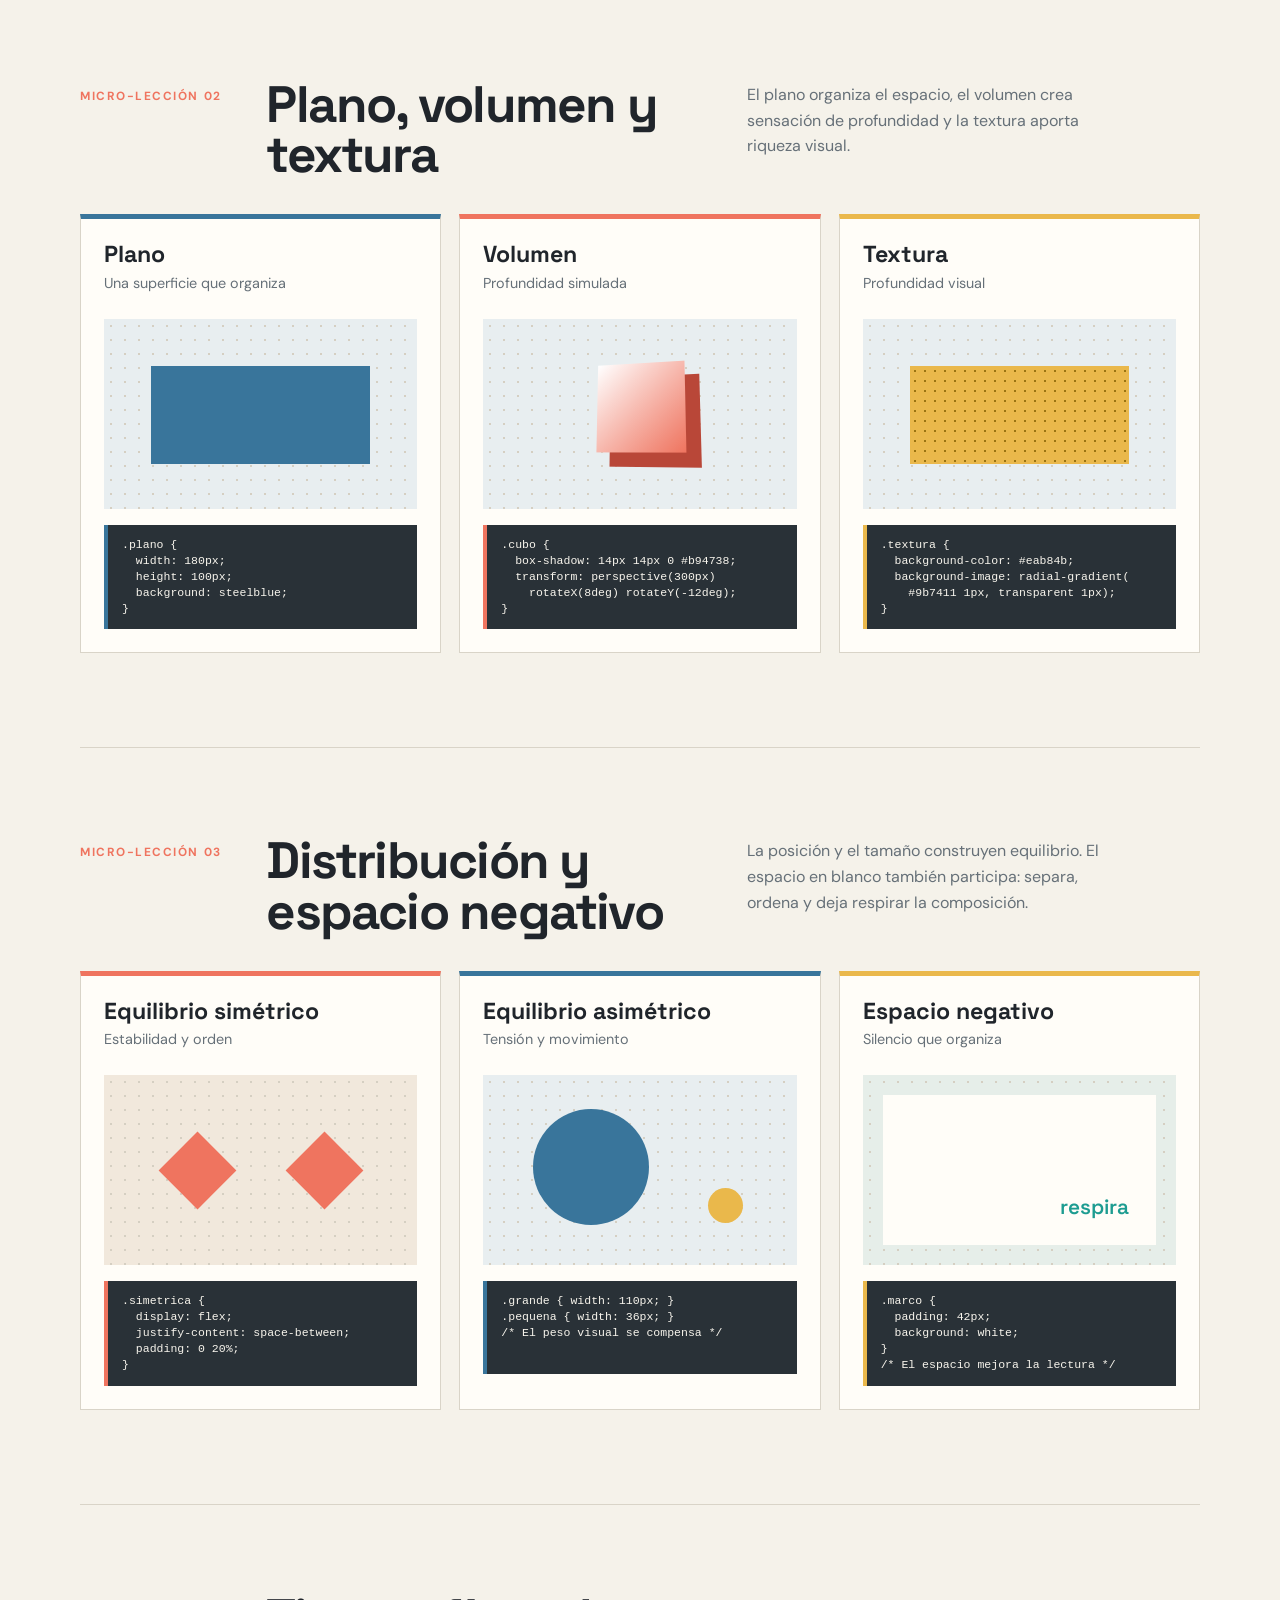
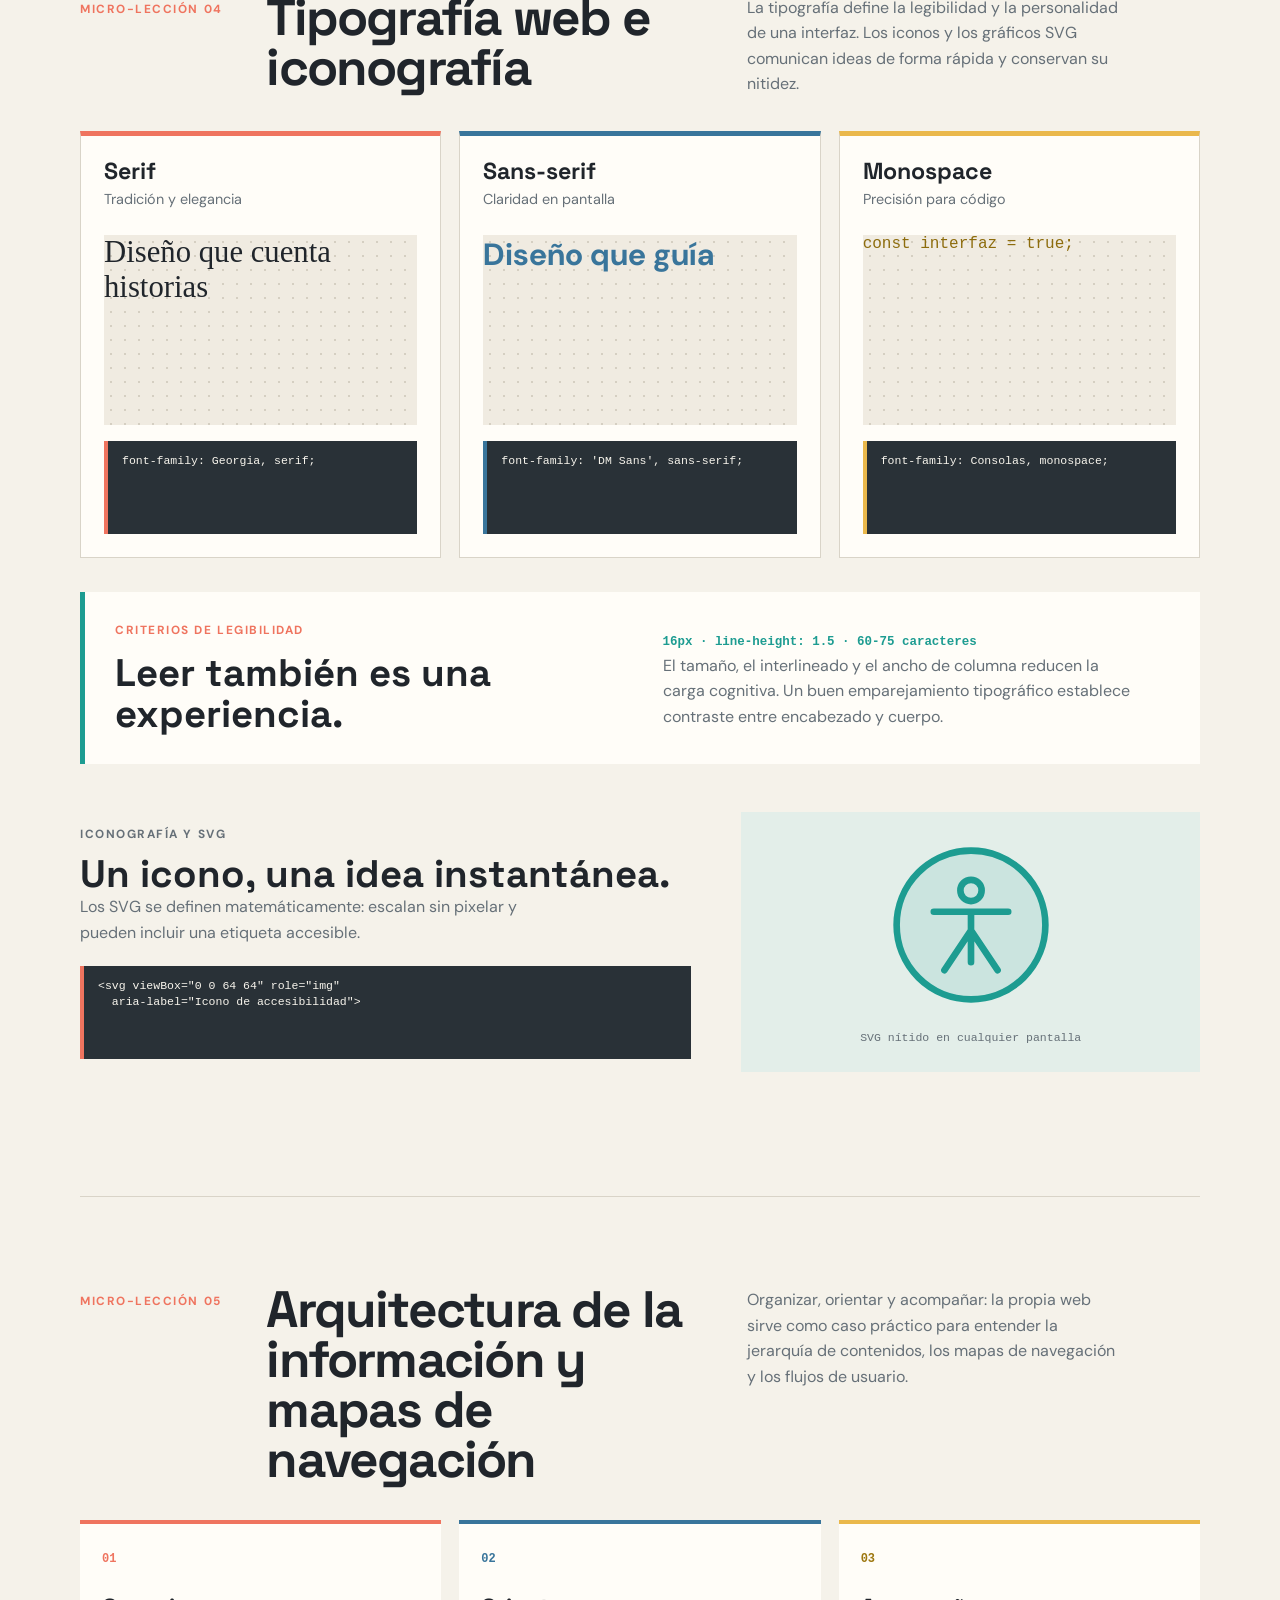
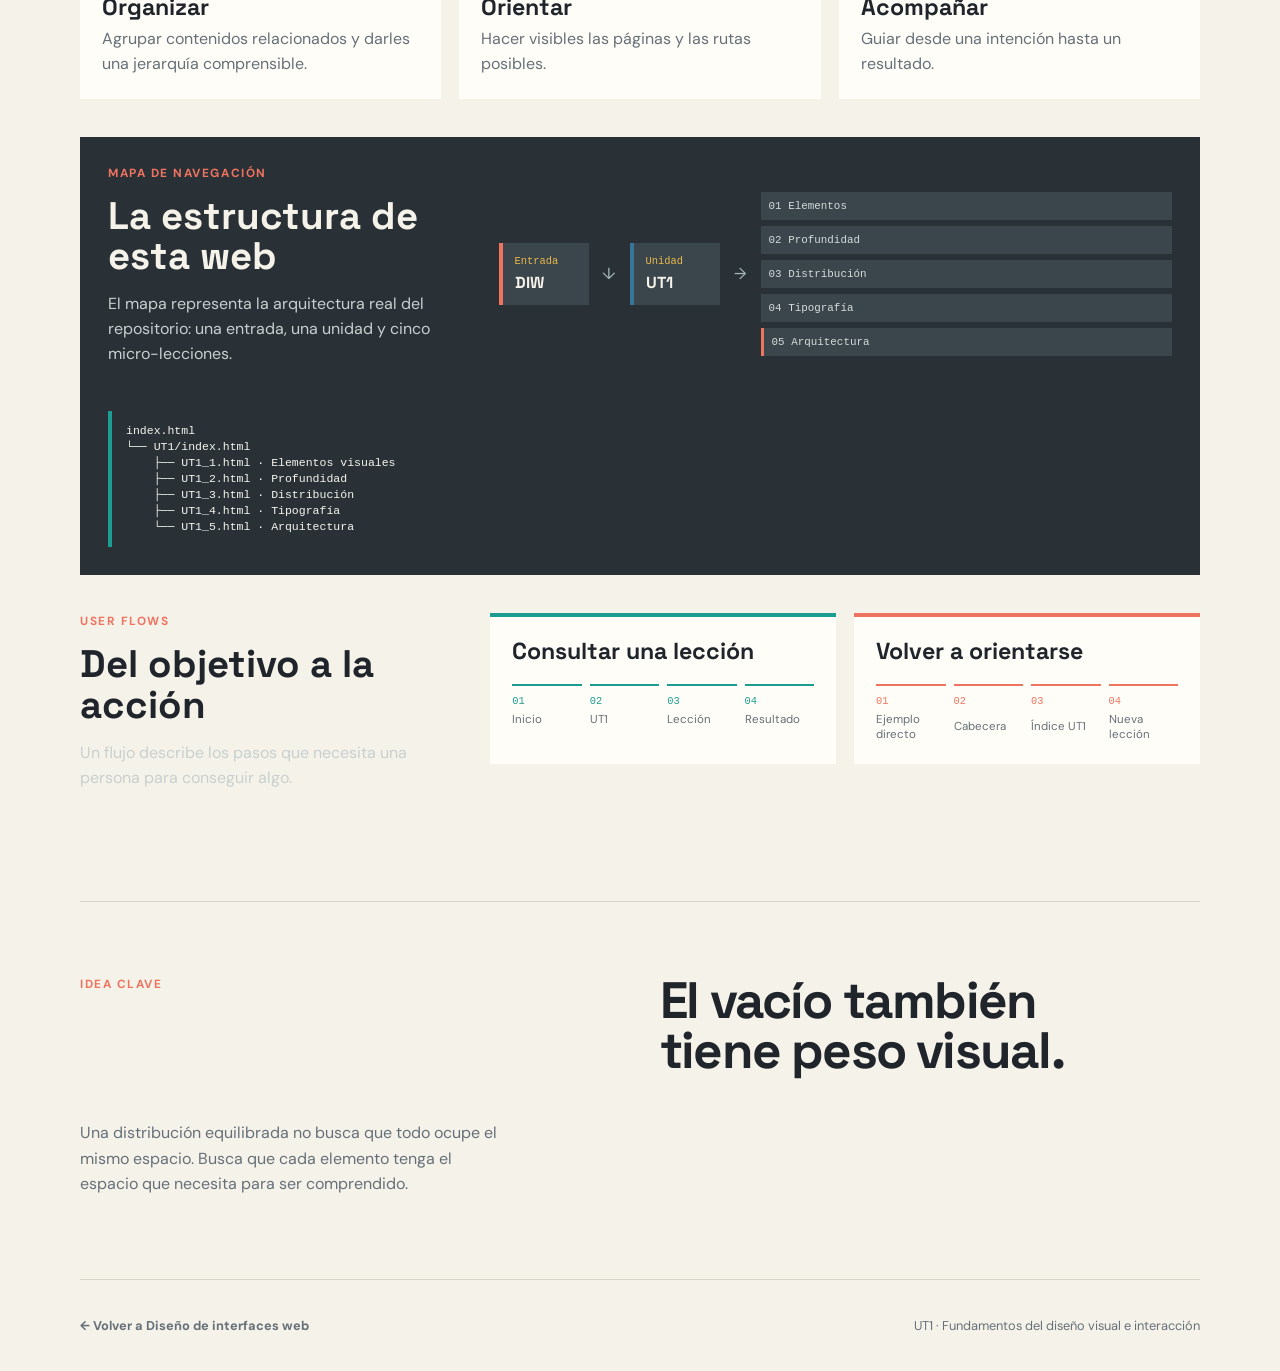
==== commit 6f7ee2ee: "1_5" ====
--- a/UT1/index.html
+++ b/UT1/index.html
@@ -21,13 +21,14 @@
         <a href="#plano-volumen-textura">02</a>
         <a href="#distribucion-espacio">03</a>
         <a href="#tipografia-iconografia">04</a>
+        <a href="#arquitectura-informacion">05</a>
       </nav>
     </div>
   </header>
 
   <main id="contenido">
     <section class="unit-hero" aria-labelledby="titulo-unidad">
-      <p class="eyebrow">Unidad de trabajo 01 · 4 micro-lecciones</p>
+      <p class="eyebrow">Unidad de trabajo 01 · 5 micro-lecciones</p>
       <h1 id="titulo-unidad">Fundamentos del diseño visual e interacción</h1>
       <p>Una ruta para entender cómo los elementos, la profundidad y la distribución organizan la atención en una interfaz.</p>
     </section>
@@ -37,6 +38,7 @@
       <a href="#plano-volumen-textura"><span>02</span> Plano, volumen y textura</a>
       <a href="#distribucion-espacio"><span>03</span> Distribución y espacio negativo</a>
       <a href="#tipografia-iconografia"><span>04</span> Tipografía web e iconografía</a>
+      <a href="#arquitectura-informacion"><span>05</span> Arquitectura de la información</a>
     </nav>
 
     <section class="lesson-section" id="punto-linea-forma" aria-labelledby="titulo-punto">
@@ -194,6 +196,40 @@
       </div>
     </section>
 
+    <section class="lesson-section architecture-section" id="arquitectura-informacion" aria-labelledby="titulo-arquitectura">
+      <div class="section-heading">
+        <p class="lesson-number">Micro-lección 05</p>
+        <h2 id="titulo-arquitectura">Arquitectura de la información y mapas de navegación</h2>
+        <p>Organizar, orientar y acompañar: la propia web sirve como caso práctico para entender la jerarquía de contenidos, los mapas de navegación y los flujos de usuario.</p>
+      </div>
+      <div class="architecture-concepts">
+        <article class="architecture-concept"><span>01</span><h3>Organizar</h3><p>Agrupar contenidos relacionados y darles una jerarquía comprensible.</p></article>
+        <article class="architecture-concept"><span>02</span><h3>Orientar</h3><p>Hacer visibles las páginas y las rutas posibles.</p></article>
+        <article class="architecture-concept"><span>03</span><h3>Acompañar</h3><p>Guiar desde una intención hasta un resultado.</p></article>
+      </div>
+      <div class="architecture-map">
+        <div class="architecture-map-copy"><p class="eyebrow">Mapa de navegación</p><h3>La estructura de esta web</h3><p>El mapa representa la arquitectura real del repositorio: una entrada, una unidad y cinco micro-lecciones.</p></div>
+        <div class="map-visual" role="img" aria-label="Mapa de navegación: inicio conduce a UT1 y UT1 contiene cinco micro-lecciones">
+          <div class="map-node map-root"><span>Entrada</span><strong>DIW</strong></div><div class="map-arrow">↓</div><div class="map-node map-unit"><span>Unidad</span><strong>UT1</strong></div><div class="map-branch">→</div>
+          <div class="map-lessons"><span>01 Elementos</span><span>02 Profundidad</span><span>03 Distribución</span><span>04 Tipografía</span><span class="map-active">05 Arquitectura</span></div>
+        </div>
+        <pre><code>index.html
+└── UT1/index.html
+    ├── UT1_1.html · Elementos visuales
+    ├── UT1_2.html · Profundidad
+    ├── UT1_3.html · Distribución
+    ├── UT1_4.html · Tipografía
+    └── UT1_5.html · Arquitectura</code></pre>
+      </div>
+      <div class="user-flows">
+        <div class="architecture-map-copy"><p class="eyebrow">User flows</p><h3>Del objetivo a la acción</h3><p>Un flujo describe los pasos que necesita una persona para conseguir algo.</p></div>
+        <div class="flow-list">
+          <article><h3>Consultar una lección</h3><ol><li><b>01</b> Inicio</li><li><b>02</b> UT1</li><li><b>03</b> Lección</li><li><b>04</b> Resultado</li></ol></article>
+          <article><h3>Volver a orientarse</h3><ol><li><b>01</b> Ejemplo directo</li><li><b>02</b> Cabecera</li><li><b>03</b> Índice UT1</li><li><b>04</b> Nueva lección</li></ol></article>
+        </div>
+      </div>
+    </section>
+
     <section class="takeaway" aria-labelledby="titulo-idea">
       <p class="eyebrow">Idea clave</p>
       <h2 id="titulo-idea">El vacío también tiene peso visual.</h2>
--- a/UT1/index.css
+++ b/UT1/index.css
@@ -79,6 +79,39 @@
 .icono-demo svg circle:first-child { fill: rgba(29, 156, 145, 0.12); }
 .icono-demo span { color: var(--muted); font-family: Consolas, monospace; font-size: 0.72rem; }
 pre { min-height: 93px; padding: 12px 14px; margin: 0; overflow-x: auto; color: #f8f5ed; background: var(--dark); border-left: 4px solid var(--coral); font-size: 0.72rem; line-height: 1.4; white-space: pre-wrap; }
+.architecture-concepts { display: grid; grid-template-columns: repeat(3, 1fr); gap: 18px; margin-bottom: 38px; }
+.architecture-concept { padding: 22px; background: var(--panel); border-top: 4px solid var(--coral); }
+.architecture-concept:nth-child(2) { border-top-color: var(--blue); }
+.architecture-concept:nth-child(3) { border-top-color: var(--mustard); }
+.architecture-concept > span { color: var(--coral); font: 700 0.75rem Consolas, monospace; }
+.architecture-concept:nth-child(2) > span { color: var(--blue); }
+.architecture-concept:nth-child(3) > span { color: #9d770f; }
+.architecture-concept h3 { margin: 28px 0 8px; }
+.architecture-concept p { margin: 0; color: var(--muted); line-height: 1.55; }
+.architecture-map { display: grid; grid-template-columns: 0.7fr 1.3fr; gap: 28px; padding: 28px; background: var(--dark); color: var(--paper); }
+.architecture-map-copy h3 { margin: 0 0 10px; font-size: clamp(1.5rem, 3vw, 2.4rem); }
+.architecture-map-copy > p:last-child { color: #c8d0cf; line-height: 1.55; }
+.map-visual { display: grid; grid-template-columns: 90px 25px 90px 25px 1fr; align-items: center; gap: 8px; }
+.map-node { display: grid; gap: 5px; padding: 12px; background: #3a464c; border-left: 4px solid var(--teal); }
+.map-node span { color: var(--mustard); font: 0.65rem Consolas, monospace; }
+.map-node strong { font-family: 'Space Grotesk', sans-serif; }
+.map-root { border-left-color: var(--coral); }
+.map-unit { border-left-color: var(--blue); }
+.map-arrow, .map-branch { color: #a4b6b5; text-align: center; }
+.map-lessons { display: grid; gap: 6px; }
+.map-lessons span { padding: 8px; color: #d5dcda; background: #3a464c; font: 0.68rem Consolas, monospace; }
+.map-lessons .map-active { border-left: 3px solid var(--coral); }
+.architecture-map pre { grid-column: 1 / -1; margin: 0; border-left-color: var(--teal); }
+.user-flows { display: grid; grid-template-columns: 0.7fr 1.3fr; gap: 28px; align-items: start; margin-top: 38px; }
+.flow-list { display: grid; grid-template-columns: 1fr 1fr; gap: 18px; }
+.flow-list article { padding: 22px; background: var(--panel); border-top: 4px solid var(--teal); }
+.flow-list article:last-child { border-top-color: var(--coral); }
+.flow-list h3 { margin-bottom: 20px; }
+.flow-list ol { display: grid; grid-template-columns: repeat(4, 1fr); gap: 8px; padding: 0; margin: 0; list-style: none; }
+.flow-list li { display: grid; gap: 5px; padding-top: 9px; border-top: 2px solid var(--teal); color: var(--muted); font-size: 0.72rem; }
+.flow-list article:last-child li { border-top-color: var(--coral); }
+.flow-list b { color: var(--teal); font: 0.65rem Consolas, monospace; }
+.flow-list article:last-child b { color: var(--coral); }
 .teal pre { border-left-color: var(--teal); }
 .blue pre { border-left-color: var(--blue); }
 .mustard pre { border-left-color: var(--mustard); }
@@ -91,4 +124,6 @@
 .site-footer a:hover { color: var(--coral); }
 @media (max-width: 850px) { .lesson-index { grid-template-columns: repeat(2, 1fr); } .section-heading { grid-template-columns: 1fr 1fr; } .lesson-number { grid-column: 1 / -1; margin-bottom: -14px; } .example-grid { grid-template-columns: 1fr; } .example-card { display: grid; grid-template-columns: 1fr 1.1fr; column-gap: 22px; align-items: center; } .example-card h3, .example-card > p { grid-column: 1; } .example-card .demo { grid-column: 2; grid-row: 1 / span 3; margin: 0; } .example-card pre { grid-column: 1 / -1; margin-top: 20px; } .type-details, .iconography-demo { grid-template-columns: 1fr; gap: 22px; } }
 @media (max-width: 580px) { .header-inner, main, .site-footer { width: min(100% - 28px, 1120px); } .header-inner { min-height: 68px; } nav { flex-wrap: wrap; gap: 10px 13px; } nav a { font-size: 0.72rem; } .unit-hero { padding: 60px 0 48px; } h1 { font-size: clamp(3rem, 15vw, 5rem); } .lesson-index { grid-template-columns: 1fr; } .lesson-index a { min-height: 57px; border-right: 0; border-bottom: 1px solid var(--line); } .lesson-index a:last-child { border-bottom: 0; } .lesson-section { padding: 65px 0 70px; } .section-heading { display: block; } .section-heading > p:last-child { margin-top: 18px; } .example-card { display: block; } .example-card .demo { margin: 22px 0 16px; } .example-card pre { margin-top: 0; } .type-details, .iconography-demo { padding: 22px; } .takeaway { grid-template-columns: 1fr; gap: 15px; padding: 58px 0 65px; } .site-footer { align-items: flex-start; flex-direction: column; justify-content: center; padding: 22px 0; } }
+@media (max-width: 850px) { .architecture-map, .user-flows { grid-template-columns: 1fr; } .map-visual { grid-template-columns: 90px 22px 90px 22px 1fr; } .flow-list { grid-template-columns: 1fr; } }
+@media (max-width: 580px) { .architecture-concepts { grid-template-columns: 1fr; } .architecture-map { padding: 20px; } .map-visual { grid-template-columns: 1fr; gap: 7px; } .map-arrow, .map-branch { display: none; } .map-lessons { grid-template-columns: 1fr 1fr; } .map-lessons span { font-size: 0.62rem; } .flow-list ol { grid-template-columns: repeat(2, 1fr); row-gap: 14px; } }
 @media (prefers-reduced-motion: reduce) { html { scroll-behavior: auto; } }
